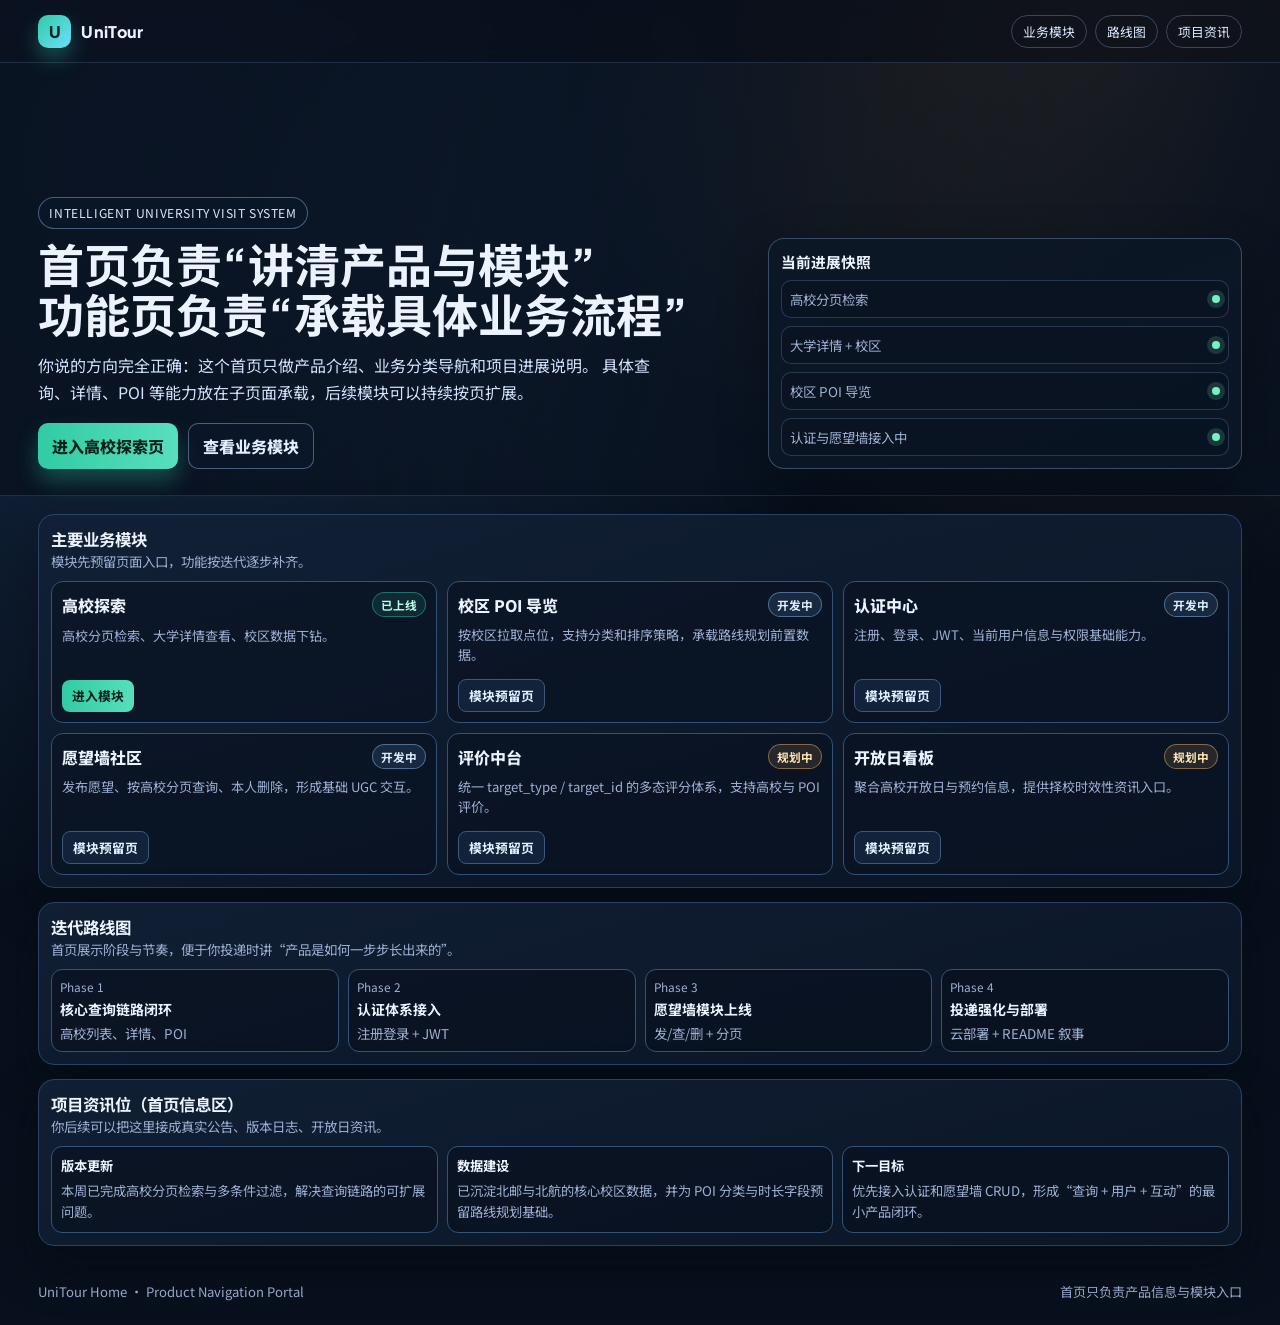
==== src/main/resources/static/index.html @ a77d2972 "feat: add product-style static pages and home forwarding" ====
﻿<!doctype html>
<html lang="zh-CN">
<head>
  <meta charset="UTF-8">
  <meta name="viewport" content="width=device-width, initial-scale=1.0">
  <title>UniTour · 智能高校攻略引擎</title>
  <link rel="preconnect" href="https://fonts.googleapis.com">
  <link rel="preconnect" href="https://fonts.gstatic.com" crossorigin>
  <link href="https://fonts.googleapis.com/css2?family=Noto+Sans+SC:wght@400;500;700;900&family=Plus+Jakarta+Sans:wght@500;700;800&display=swap" rel="stylesheet">
  <style>
    :root {
      --bg: #08101d;
      --surface: #12223a;
      --line: #2a4365;
      --text: #ecf3ff;
      --muted: #9db0d3;
      --primary: #31cba4;
      --accent: #ffb864;
      --ok: #78efc3;
      --dev: #8ec5ff;
      --plan: #ffd89a;
      --radius: 16px;
      --shadow: 0 20px 48px rgba(3, 8, 16, 0.44);
    }

    * { box-sizing: border-box; }

    body {
      margin: 0;
      color: var(--text);
      font-family: "Noto Sans SC", sans-serif;
      background:
        radial-gradient(circle at 12% 12%, rgba(52, 98, 160, 0.34), rgba(52, 98, 160, 0) 46%),
        radial-gradient(circle at 87% 4%, rgba(255, 184, 100, 0.18), rgba(255, 184, 100, 0) 32%),
        linear-gradient(180deg, #070f1a 0%, #08101d 100%);
      min-height: 100vh;
    }

    .topbar {
      position: sticky;
      top: 0;
      z-index: 20;
      backdrop-filter: blur(10px);
      background: rgba(8, 14, 25, 0.78);
      border-bottom: 1px solid rgba(106, 140, 184, 0.24);
    }

    .topbar-inner, .hero, .shell, .footer {
      width: min(1240px, 94vw);
      margin: 0 auto;
    }

    .topbar-inner {
      min-height: 62px;
      display: flex;
      align-items: center;
      justify-content: space-between;
      gap: 14px;
      flex-wrap: wrap;
      padding: 10px 0;
    }

    .brand {
      display: inline-flex;
      align-items: center;
      gap: 10px;
      text-decoration: none;
      color: var(--text);
      font-family: "Plus Jakarta Sans", "Noto Sans SC", sans-serif;
      font-weight: 800;
      letter-spacing: 0.02em;
    }

    .logo {
      width: 33px;
      height: 33px;
      border-radius: 10px;
      display: grid;
      place-items: center;
      background: linear-gradient(135deg, var(--primary), #6bdfff);
      color: #07221c;
      box-shadow: 0 10px 20px rgba(49, 203, 164, 0.34);
      font-weight: 900;
    }

    .quick-nav {
      display: flex;
      gap: 8px;
      flex-wrap: wrap;
    }

    .quick-nav a {
      color: #d8e7ff;
      text-decoration: none;
      border: 1px solid rgba(138, 170, 212, 0.35);
      border-radius: 999px;
      padding: 6px 11px;
      font-size: 0.8rem;
    }

    .hero-wrap {
      border-bottom: 1px solid rgba(104, 138, 180, 0.23);
      background:
        linear-gradient(105deg, rgba(8, 17, 31, 0.87) 18%, rgba(8, 17, 31, 0.38) 64%, rgba(8, 17, 31, 0.91) 100%),
        url("https://images.unsplash.com/photo-1562774053-701939374585?auto=format&fit=crop&w=1700&q=80") center/cover no-repeat;
    }

    .hero {
      min-height: 48svh;
      display: grid;
      grid-template-columns: 1.2fr 0.8fr;
      align-items: end;
      gap: 20px;
      padding: 30px 0 26px;
    }

    .kicker {
      display: inline-block;
      font-size: 0.76rem;
      letter-spacing: 0.05em;
      text-transform: uppercase;
      padding: 6px 10px;
      border-radius: 999px;
      border: 1px solid rgba(150, 182, 226, 0.45);
      background: rgba(11, 25, 45, 0.52);
      color: #d8e8ff;
      margin-bottom: 10px;
    }

    h1 {
      margin: 0;
      font-family: "Plus Jakarta Sans", "Noto Sans SC", sans-serif;
      font-size: clamp(1.8rem, 3.6vw, 2.9rem);
      line-height: 1.1;
    }

    .hero p {
      margin: 12px 0 0;
      max-width: 620px;
      color: #d3e3ff;
      line-height: 1.72;
    }

    .cta {
      margin-top: 16px;
      display: flex;
      gap: 10px;
      flex-wrap: wrap;
    }

    .btn {
      border: 0;
      border-radius: 10px;
      padding: 10px 14px;
      font-family: inherit;
      font-weight: 800;
      cursor: pointer;
      transition: .17s ease;
      text-decoration: none;
      display: inline-flex;
      align-items: center;
      justify-content: center;
    }

    .btn-main {
      background: linear-gradient(90deg, var(--primary), #59dfbe);
      color: #06211a;
      box-shadow: 0 12px 22px rgba(49, 203, 164, 0.32);
    }

    .btn-sub {
      background: rgba(12, 25, 45, 0.62);
      border: 1px solid rgba(150, 182, 226, 0.45);
      color: #e2eeff;
    }

    .btn:hover { transform: translateY(-1px); }

    .hero-side {
      border: 1px solid rgba(145, 176, 219, 0.35);
      border-radius: var(--radius);
      background: linear-gradient(160deg, rgba(12, 23, 39, 0.86), rgba(11, 22, 38, 0.94));
      box-shadow: var(--shadow);
      padding: 12px;
      display: grid;
      gap: 8px;
    }

    .hero-side strong { font-size: 0.92rem; }

    .mini {
      border: 1px solid rgba(126, 157, 200, 0.27);
      border-radius: 10px;
      background: rgba(8, 18, 32, 0.52);
      padding: 8px;
      color: var(--muted);
      font-size: 0.84rem;
      display: flex;
      justify-content: space-between;
      align-items: center;
      gap: 8px;
    }

    .dot { width: 8px; height: 8px; border-radius: 50%; background: var(--ok); box-shadow: 0 0 0 5px rgba(120, 239, 199, 0.16); }

    .shell {
      padding: 18px 0 26px;
      display: grid;
      gap: 14px;
    }

    .section {
      border: 1px solid var(--line);
      border-radius: var(--radius);
      background: linear-gradient(165deg, rgba(17, 32, 54, 0.93), rgba(11, 22, 38, 0.98));
      box-shadow: var(--shadow);
      padding: 12px;
      opacity: 0;
      transform: translateY(10px);
      transition: opacity .45s ease, transform .45s ease;
    }

    .section.show { opacity: 1; transform: translateY(0); }

    .section-head {
      display: flex;
      justify-content: space-between;
      align-items: end;
      gap: 10px;
      flex-wrap: wrap;
      margin-bottom: 10px;
    }

    .section-head h2 {
      margin: 0;
      font-family: "Plus Jakarta Sans", "Noto Sans SC", sans-serif;
      font-size: 1.03rem;
    }

    .sub { color: var(--muted); font-size: 0.84rem; }

    .modules {
      display: grid;
      grid-template-columns: repeat(3, minmax(0, 1fr));
      gap: 10px;
    }

    .module-card {
      border: 1px solid #345279;
      border-radius: 12px;
      background: rgba(8, 17, 31, 0.58);
      padding: 10px;
      display: grid;
      gap: 8px;
    }

    .module-top {
      display: flex;
      justify-content: space-between;
      align-items: center;
      gap: 8px;
      flex-wrap: wrap;
    }

    .module-title { font-weight: 800; }

    .tag {
      border-radius: 999px;
      padding: 3px 8px;
      font-size: 0.73rem;
      font-weight: 700;
      border: 1px solid transparent;
    }

    .tag.online { color: #bafbe8; border-color: rgba(49,203,164,.45); background: rgba(49,203,164,.12); }
    .tag.dev { color: #d8ebff; border-color: rgba(142,197,255,.45); background: rgba(142,197,255,.12); }
    .tag.plan { color: #ffe4b4; border-color: rgba(255,184,100,.45); background: rgba(255,184,100,.12); }

    .module-desc { color: var(--muted); font-size: 0.82rem; line-height: 1.55; min-height: 46px; }

    .module-actions { display: flex; gap: 8px; flex-wrap: wrap; }

    .module-actions a {
      text-decoration: none;
      border: 1px solid #3d587f;
      border-radius: 8px;
      color: #dff0ff;
      padding: 6px 10px;
      font-size: 0.8rem;
      font-weight: 700;
      background: #11223a;
    }

    .module-actions a.primary {
      border: 0;
      color: #05211a;
      background: linear-gradient(90deg, var(--primary), #58debd);
    }

    .roadmap {
      display: grid;
      grid-template-columns: repeat(4, minmax(0, 1fr));
      gap: 9px;
    }

    .step {
      border: 1px solid #355279;
      border-radius: 11px;
      background: rgba(8, 16, 29, 0.66);
      padding: 8px;
      display: grid;
      gap: 4px;
    }

    .step small { color: var(--muted); font-size: 0.74rem; }
    .step strong { font-size: 0.87rem; }

    .news {
      display: grid;
      grid-template-columns: repeat(3, minmax(0, 1fr));
      gap: 9px;
    }

    .news-card {
      border: 1px solid #355279;
      border-radius: 11px;
      background: rgba(8, 16, 29, 0.66);
      padding: 9px;
      color: var(--muted);
      font-size: 0.83rem;
      line-height: 1.58;
    }

    .news-card strong { color: var(--text); display: block; margin-bottom: 4px; }

    .footer {
      margin: 10px auto 24px;
      color: var(--muted);
      font-size: 0.82rem;
      display: flex;
      justify-content: space-between;
      gap: 8px;
      flex-wrap: wrap;
    }

    @media (max-width: 1080px) {
      .hero, .modules, .roadmap, .news { grid-template-columns: 1fr; }
    }

    @media (max-width: 680px) {
      .quick-nav { width: 100%; }
      .quick-nav a { flex: 1 1 auto; text-align: center; }
    }
  </style>
</head>
<body>
<header class="topbar">
  <div class="topbar-inner">
    <a class="brand" href="/index.html"><span class="logo">U</span><span>UniTour</span></a>
    <nav class="quick-nav">
      <a href="#modules">业务模块</a>
      <a href="#roadmap">路线图</a>
      <a href="#news">项目资讯</a>
    </nav>
  </div>
</header>

<section class="hero-wrap">
  <div class="hero">
    <div>
      <span class="kicker">Intelligent University Visit System</span>
      <h1>首页负责“讲清产品与模块”<br>功能页负责“承载具体业务流程”</h1>
      <p>
        你说的方向完全正确：这个首页只做产品介绍、业务分类导航和项目进展说明。
        具体查询、详情、POI 等能力放在子页面承载，后续模块可以持续按页扩展。
      </p>
      <div class="cta">
        <a class="btn btn-main" href="/universities.html">进入高校探索页</a>
        <a class="btn btn-sub" href="#modules">查看业务模块</a>
      </div>
    </div>

    <aside class="hero-side">
      <strong>当前进展快照</strong>
      <div class="mini"><span>高校分页检索</span><span class="dot"></span></div>
      <div class="mini"><span>大学详情 + 校区</span><span class="dot"></span></div>
      <div class="mini"><span>校区 POI 导览</span><span class="dot"></span></div>
      <div class="mini"><span>认证与愿望墙接入中</span><span class="dot"></span></div>
    </aside>
  </div>
</section>

<main class="shell">
  <section class="section" id="modules">
    <div class="section-head">
      <div>
        <h2>主要业务模块</h2>
        <div class="sub">模块先预留页面入口，功能按迭代逐步补齐。</div>
      </div>
    </div>

    <div class="modules">
      <article class="module-card">
        <div class="module-top"><span class="module-title">高校探索</span><span class="tag online">已上线</span></div>
        <div class="module-desc">高校分页检索、大学详情查看、校区数据下钻。</div>
        <div class="module-actions">
          <a class="primary" href="/universities.html">进入模块</a>
        </div>
      </article>

      <article class="module-card">
        <div class="module-top"><span class="module-title">校区 POI 导览</span><span class="tag dev">开发中</span></div>
        <div class="module-desc">按校区拉取点位，支持分类和排序策略，承载路线规划前置数据。</div>
        <div class="module-actions">
          <a href="/campus-pois.html">模块预留页</a>
        </div>
      </article>

      <article class="module-card">
        <div class="module-top"><span class="module-title">认证中心</span><span class="tag dev">开发中</span></div>
        <div class="module-desc">注册、登录、JWT、当前用户信息与权限基础能力。</div>
        <div class="module-actions">
          <a href="/auth-center.html">模块预留页</a>
        </div>
      </article>

      <article class="module-card">
        <div class="module-top"><span class="module-title">愿望墙社区</span><span class="tag dev">开发中</span></div>
        <div class="module-desc">发布愿望、按高校分页查询、本人删除，形成基础 UGC 交互。</div>
        <div class="module-actions">
          <a href="/wishes.html">模块预留页</a>
        </div>
      </article>

      <article class="module-card">
        <div class="module-top"><span class="module-title">评价中台</span><span class="tag plan">规划中</span></div>
        <div class="module-desc">统一 target_type / target_id 的多态评分体系，支持高校与 POI 评价。</div>
        <div class="module-actions">
          <a href="/reviews.html">模块预留页</a>
        </div>
      </article>

      <article class="module-card">
        <div class="module-top"><span class="module-title">开放日看板</span><span class="tag plan">规划中</span></div>
        <div class="module-desc">聚合高校开放日与预约信息，提供择校时效性资讯入口。</div>
        <div class="module-actions">
          <a href="/open-day.html">模块预留页</a>
        </div>
      </article>
    </div>
  </section>

  <section class="section" id="roadmap">
    <div class="section-head">
      <div>
        <h2>迭代路线图</h2>
        <div class="sub">首页展示阶段与节奏，便于你投递时讲“产品是如何一步步长出来的”。</div>
      </div>
    </div>

    <div class="roadmap">
      <article class="step"><small>Phase 1</small><strong>核心查询链路闭环</strong><span class="sub">高校列表、详情、POI</span></article>
      <article class="step"><small>Phase 2</small><strong>认证体系接入</strong><span class="sub">注册登录 + JWT</span></article>
      <article class="step"><small>Phase 3</small><strong>愿望墙模块上线</strong><span class="sub">发/查/删 + 分页</span></article>
      <article class="step"><small>Phase 4</small><strong>投递强化与部署</strong><span class="sub">云部署 + README 叙事</span></article>
    </div>
  </section>

  <section class="section" id="news">
    <div class="section-head">
      <div>
        <h2>项目资讯位（首页信息区）</h2>
        <div class="sub">你后续可以把这里接成真实公告、版本日志、开放日资讯。</div>
      </div>
    </div>

    <div class="news">
      <article class="news-card"><strong>版本更新</strong>本周已完成高校分页检索与多条件过滤，解决查询链路的可扩展问题。</article>
      <article class="news-card"><strong>数据建设</strong>已沉淀北邮与北航的核心校区数据，并为 POI 分类与时长字段预留路线规划基础。</article>
      <article class="news-card"><strong>下一目标</strong>优先接入认证和愿望墙 CRUD，形成“查询 + 用户 + 互动”的最小产品闭环。</article>
    </div>
  </section>
</main>

<footer class="footer">
  <span>UniTour Home · Product Navigation Portal</span>
  <span>首页只负责产品信息与模块入口</span>
</footer>

<script>
  const io = new IntersectionObserver((entries) => {
    entries.forEach(entry => {
      if (entry.isIntersecting) entry.target.classList.add("show");
    });
  }, { threshold: 0.12 });

  document.querySelectorAll('.section').forEach(el => io.observe(el));
</script>
</body>
</html>
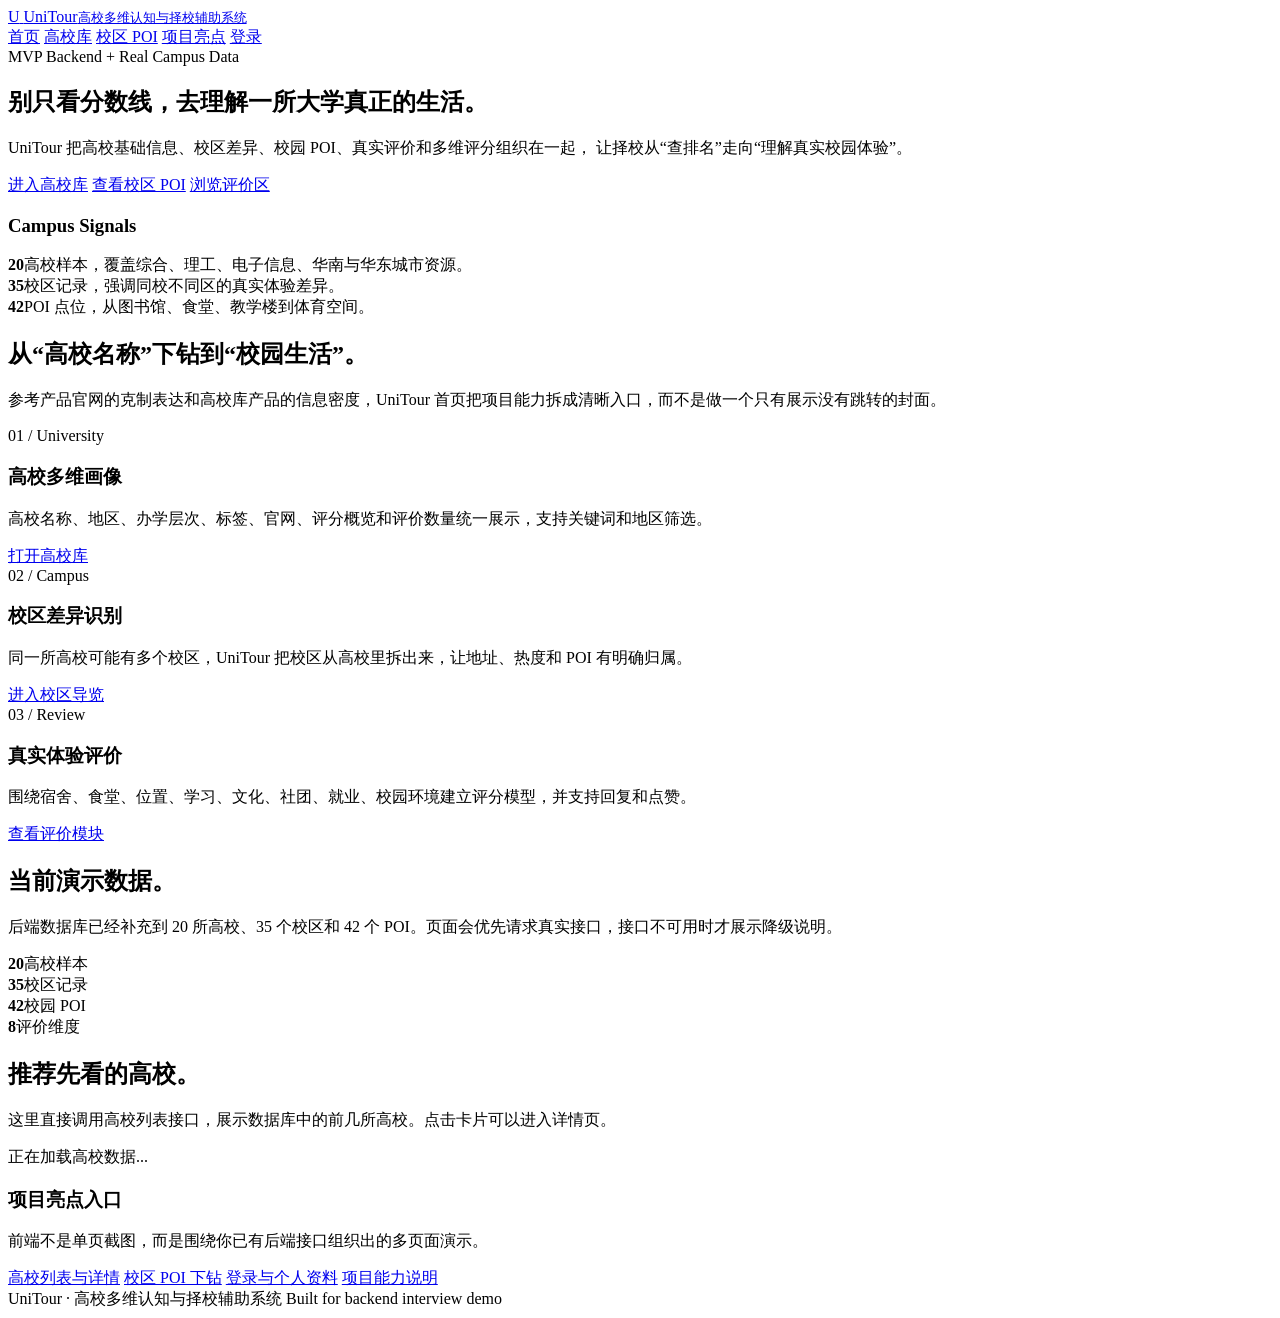
==== commit d61b35e7: "使用 Docker compose进行统一管理" ====
--- a/src/main/resources/static/index.html
+++ b/src/main/resources/static/index.html
@@ -1,500 +1,176 @@
-﻿<!doctype html>
+<!doctype html>
 <html lang="zh-CN">
 <head>
   <meta charset="UTF-8">
   <meta name="viewport" content="width=device-width, initial-scale=1.0">
-  <title>UniTour · 智能高校攻略引擎</title>
-  <link rel="preconnect" href="https://fonts.googleapis.com">
-  <link rel="preconnect" href="https://fonts.gstatic.com" crossorigin>
-  <link href="https://fonts.googleapis.com/css2?family=Noto+Sans+SC:wght@400;500;700;900&family=Plus+Jakarta+Sans:wght@500;700;800&display=swap" rel="stylesheet">
-  <style>
-    :root {
-      --bg: #08101d;
-      --surface: #12223a;
-      --line: #2a4365;
-      --text: #ecf3ff;
-      --muted: #9db0d3;
-      --primary: #31cba4;
-      --accent: #ffb864;
-      --ok: #78efc3;
-      --dev: #8ec5ff;
-      --plan: #ffd89a;
-      --radius: 16px;
-      --shadow: 0 20px 48px rgba(3, 8, 16, 0.44);
-    }
-
-    * { box-sizing: border-box; }
-
-    body {
-      margin: 0;
-      color: var(--text);
-      font-family: "Noto Sans SC", sans-serif;
-      background:
-        radial-gradient(circle at 12% 12%, rgba(52, 98, 160, 0.34), rgba(52, 98, 160, 0) 46%),
-        radial-gradient(circle at 87% 4%, rgba(255, 184, 100, 0.18), rgba(255, 184, 100, 0) 32%),
-        linear-gradient(180deg, #070f1a 0%, #08101d 100%);
-      min-height: 100vh;
-    }
-
-    .topbar {
-      position: sticky;
-      top: 0;
-      z-index: 20;
-      backdrop-filter: blur(10px);
-      background: rgba(8, 14, 25, 0.78);
-      border-bottom: 1px solid rgba(106, 140, 184, 0.24);
-    }
-
-    .topbar-inner, .hero, .shell, .footer {
-      width: min(1240px, 94vw);
-      margin: 0 auto;
-    }
-
-    .topbar-inner {
-      min-height: 62px;
-      display: flex;
-      align-items: center;
-      justify-content: space-between;
-      gap: 14px;
-      flex-wrap: wrap;
-      padding: 10px 0;
-    }
-
-    .brand {
-      display: inline-flex;
-      align-items: center;
-      gap: 10px;
-      text-decoration: none;
-      color: var(--text);
-      font-family: "Plus Jakarta Sans", "Noto Sans SC", sans-serif;
-      font-weight: 800;
-      letter-spacing: 0.02em;
-    }
-
-    .logo {
-      width: 33px;
-      height: 33px;
-      border-radius: 10px;
-      display: grid;
-      place-items: center;
-      background: linear-gradient(135deg, var(--primary), #6bdfff);
-      color: #07221c;
-      box-shadow: 0 10px 20px rgba(49, 203, 164, 0.34);
-      font-weight: 900;
-    }
-
-    .quick-nav {
-      display: flex;
-      gap: 8px;
-      flex-wrap: wrap;
-    }
-
-    .quick-nav a {
-      color: #d8e7ff;
-      text-decoration: none;
-      border: 1px solid rgba(138, 170, 212, 0.35);
-      border-radius: 999px;
-      padding: 6px 11px;
-      font-size: 0.8rem;
-    }
-
-    .hero-wrap {
-      border-bottom: 1px solid rgba(104, 138, 180, 0.23);
-      background:
-        linear-gradient(105deg, rgba(8, 17, 31, 0.87) 18%, rgba(8, 17, 31, 0.38) 64%, rgba(8, 17, 31, 0.91) 100%),
-        url("https://images.unsplash.com/photo-1562774053-701939374585?auto=format&fit=crop&w=1700&q=80") center/cover no-repeat;
-    }
-
-    .hero {
-      min-height: 48svh;
-      display: grid;
-      grid-template-columns: 1.2fr 0.8fr;
-      align-items: end;
-      gap: 20px;
-      padding: 30px 0 26px;
-    }
-
-    .kicker {
-      display: inline-block;
-      font-size: 0.76rem;
-      letter-spacing: 0.05em;
-      text-transform: uppercase;
-      padding: 6px 10px;
-      border-radius: 999px;
-      border: 1px solid rgba(150, 182, 226, 0.45);
-      background: rgba(11, 25, 45, 0.52);
-      color: #d8e8ff;
-      margin-bottom: 10px;
-    }
-
-    h1 {
-      margin: 0;
-      font-family: "Plus Jakarta Sans", "Noto Sans SC", sans-serif;
-      font-size: clamp(1.8rem, 3.6vw, 2.9rem);
-      line-height: 1.1;
-    }
-
-    .hero p {
-      margin: 12px 0 0;
-      max-width: 620px;
-      color: #d3e3ff;
-      line-height: 1.72;
-    }
-
-    .cta {
-      margin-top: 16px;
-      display: flex;
-      gap: 10px;
-      flex-wrap: wrap;
-    }
-
-    .btn {
-      border: 0;
-      border-radius: 10px;
-      padding: 10px 14px;
-      font-family: inherit;
-      font-weight: 800;
-      cursor: pointer;
-      transition: .17s ease;
-      text-decoration: none;
-      display: inline-flex;
-      align-items: center;
-      justify-content: center;
-    }
-
-    .btn-main {
-      background: linear-gradient(90deg, var(--primary), #59dfbe);
-      color: #06211a;
-      box-shadow: 0 12px 22px rgba(49, 203, 164, 0.32);
-    }
-
-    .btn-sub {
-      background: rgba(12, 25, 45, 0.62);
-      border: 1px solid rgba(150, 182, 226, 0.45);
-      color: #e2eeff;
-    }
-
-    .btn:hover { transform: translateY(-1px); }
-
-    .hero-side {
-      border: 1px solid rgba(145, 176, 219, 0.35);
-      border-radius: var(--radius);
-      background: linear-gradient(160deg, rgba(12, 23, 39, 0.86), rgba(11, 22, 38, 0.94));
-      box-shadow: var(--shadow);
-      padding: 12px;
-      display: grid;
-      gap: 8px;
-    }
-
-    .hero-side strong { font-size: 0.92rem; }
-
-    .mini {
-      border: 1px solid rgba(126, 157, 200, 0.27);
-      border-radius: 10px;
-      background: rgba(8, 18, 32, 0.52);
-      padding: 8px;
-      color: var(--muted);
-      font-size: 0.84rem;
-      display: flex;
-      justify-content: space-between;
-      align-items: center;
-      gap: 8px;
-    }
-
-    .dot { width: 8px; height: 8px; border-radius: 50%; background: var(--ok); box-shadow: 0 0 0 5px rgba(120, 239, 199, 0.16); }
-
-    .shell {
-      padding: 18px 0 26px;
-      display: grid;
-      gap: 14px;
-    }
-
-    .section {
-      border: 1px solid var(--line);
-      border-radius: var(--radius);
-      background: linear-gradient(165deg, rgba(17, 32, 54, 0.93), rgba(11, 22, 38, 0.98));
-      box-shadow: var(--shadow);
-      padding: 12px;
-      opacity: 0;
-      transform: translateY(10px);
-      transition: opacity .45s ease, transform .45s ease;
-    }
-
-    .section.show { opacity: 1; transform: translateY(0); }
-
-    .section-head {
-      display: flex;
-      justify-content: space-between;
-      align-items: end;
-      gap: 10px;
-      flex-wrap: wrap;
-      margin-bottom: 10px;
-    }
-
-    .section-head h2 {
-      margin: 0;
-      font-family: "Plus Jakarta Sans", "Noto Sans SC", sans-serif;
-      font-size: 1.03rem;
-    }
-
-    .sub { color: var(--muted); font-size: 0.84rem; }
-
-    .modules {
-      display: grid;
-      grid-template-columns: repeat(3, minmax(0, 1fr));
-      gap: 10px;
-    }
-
-    .module-card {
-      border: 1px solid #345279;
-      border-radius: 12px;
-      background: rgba(8, 17, 31, 0.58);
-      padding: 10px;
-      display: grid;
-      gap: 8px;
-    }
-
-    .module-top {
-      display: flex;
-      justify-content: space-between;
-      align-items: center;
-      gap: 8px;
-      flex-wrap: wrap;
-    }
-
-    .module-title { font-weight: 800; }
-
-    .tag {
-      border-radius: 999px;
-      padding: 3px 8px;
-      font-size: 0.73rem;
-      font-weight: 700;
-      border: 1px solid transparent;
-    }
-
-    .tag.online { color: #bafbe8; border-color: rgba(49,203,164,.45); background: rgba(49,203,164,.12); }
-    .tag.dev { color: #d8ebff; border-color: rgba(142,197,255,.45); background: rgba(142,197,255,.12); }
-    .tag.plan { color: #ffe4b4; border-color: rgba(255,184,100,.45); background: rgba(255,184,100,.12); }
-
-    .module-desc { color: var(--muted); font-size: 0.82rem; line-height: 1.55; min-height: 46px; }
-
-    .module-actions { display: flex; gap: 8px; flex-wrap: wrap; }
-
-    .module-actions a {
-      text-decoration: none;
-      border: 1px solid #3d587f;
-      border-radius: 8px;
-      color: #dff0ff;
-      padding: 6px 10px;
-      font-size: 0.8rem;
-      font-weight: 700;
-      background: #11223a;
-    }
-
-    .module-actions a.primary {
-      border: 0;
-      color: #05211a;
-      background: linear-gradient(90deg, var(--primary), #58debd);
-    }
-
-    .roadmap {
-      display: grid;
-      grid-template-columns: repeat(4, minmax(0, 1fr));
-      gap: 9px;
-    }
-
-    .step {
-      border: 1px solid #355279;
-      border-radius: 11px;
-      background: rgba(8, 16, 29, 0.66);
-      padding: 8px;
-      display: grid;
-      gap: 4px;
-    }
-
-    .step small { color: var(--muted); font-size: 0.74rem; }
-    .step strong { font-size: 0.87rem; }
-
-    .news {
-      display: grid;
-      grid-template-columns: repeat(3, minmax(0, 1fr));
-      gap: 9px;
-    }
-
-    .news-card {
-      border: 1px solid #355279;
-      border-radius: 11px;
-      background: rgba(8, 16, 29, 0.66);
-      padding: 9px;
-      color: var(--muted);
-      font-size: 0.83rem;
-      line-height: 1.58;
-    }
-
-    .news-card strong { color: var(--text); display: block; margin-bottom: 4px; }
-
-    .footer {
-      margin: 10px auto 24px;
-      color: var(--muted);
-      font-size: 0.82rem;
-      display: flex;
-      justify-content: space-between;
-      gap: 8px;
-      flex-wrap: wrap;
-    }
-
-    @media (max-width: 1080px) {
-      .hero, .modules, .roadmap, .news { grid-template-columns: 1fr; }
-    }
-
-    @media (max-width: 680px) {
-      .quick-nav { width: 100%; }
-      .quick-nav a { flex: 1 1 auto; text-align: center; }
-    }
-  </style>
+  <title>UniTour | 高校多维认知与择校辅助系统</title>
+  <link rel="stylesheet" href="/css/unitour.css?v=20260503b">
 </head>
 <body>
 <header class="topbar">
   <div class="topbar-inner">
-    <a class="brand" href="/index.html"><span class="logo">U</span><span>UniTour</span></a>
-    <nav class="quick-nav">
-      <a href="#modules">业务模块</a>
-      <a href="#roadmap">路线图</a>
-      <a href="#news">项目资讯</a>
+    <a class="brand" href="/index.html">
+      <span class="brand-mark">U</span>
+      <span>UniTour<small>高校多维认知与择校辅助系统</small></span>
+    </a>
+    <nav class="nav">
+      <a class="active" href="/index.html">首页</a>
+      <a href="/universities.html">高校库</a>
+      <a href="/campus-pois.html">校区 POI</a>
+      <a href="/open-day.html">项目亮点</a>
+      <a href="/auth-center.html">登录</a>
     </nav>
   </div>
 </header>
 
-<section class="hero-wrap">
-  <div class="hero">
-    <div>
-      <span class="kicker">Intelligent University Visit System</span>
-      <h1>首页负责“讲清产品与模块”<br>功能页负责“承载具体业务流程”</h1>
-      <p>
-        你说的方向完全正确：这个首页只做产品介绍、业务分类导航和项目进展说明。
-        具体查询、详情、POI 等能力放在子页面承载，后续模块可以持续按页扩展。
-      </p>
-      <div class="cta">
-        <a class="btn btn-main" href="/universities.html">进入高校探索页</a>
-        <a class="btn btn-sub" href="#modules">查看业务模块</a>
+<main>
+  <section class="hero">
+    <div class="hero-inner">
+      <div class="hero-grid">
+        <div>
+          <span class="eyebrow">MVP Backend + Real Campus Data</span>
+          <h1>别只看分数线，去理解一所大学真正的生活。</h1>
+          <p class="hero-copy">
+            UniTour 把高校基础信息、校区差异、校园 POI、真实评价和多维评分组织在一起，
+            让择校从“查排名”走向“理解真实校园体验”。
+          </p>
+          <div class="actions">
+            <a class="btn primary" href="/universities.html">进入高校库</a>
+            <a class="btn ghost" href="/campus-pois.html">查看校区 POI</a>
+            <a class="btn ghost" href="/university-detail.html?id=1#reviews">浏览评价区</a>
+          </div>
+        </div>
+        <aside class="hero-panel">
+          <h3>Campus Signals</h3>
+          <div class="signal"><strong>20</strong><span>高校样本，覆盖综合、理工、电子信息、华南与华东城市资源。</span></div>
+          <div class="signal"><strong>35</strong><span>校区记录，强调同校不同区的真实体验差异。</span></div>
+          <div class="signal"><strong>42</strong><span>POI 点位，从图书馆、食堂、教学楼到体育空间。</span></div>
+        </aside>
       </div>
-    </div>
-
-    <aside class="hero-side">
-      <strong>当前进展快照</strong>
-      <div class="mini"><span>高校分页检索</span><span class="dot"></span></div>
-      <div class="mini"><span>大学详情 + 校区</span><span class="dot"></span></div>
-      <div class="mini"><span>校区 POI 导览</span><span class="dot"></span></div>
-      <div class="mini"><span>认证与愿望墙接入中</span><span class="dot"></span></div>
-    </aside>
-  </div>
-</section>
-
-<main class="shell">
-  <section class="section" id="modules">
-    <div class="section-head">
-      <div>
-        <h2>主要业务模块</h2>
-        <div class="sub">模块先预留页面入口，功能按迭代逐步补齐。</div>
-      </div>
-    </div>
-
-    <div class="modules">
-      <article class="module-card">
-        <div class="module-top"><span class="module-title">高校探索</span><span class="tag online">已上线</span></div>
-        <div class="module-desc">高校分页检索、大学详情查看、校区数据下钻。</div>
-        <div class="module-actions">
-          <a class="primary" href="/universities.html">进入模块</a>
-        </div>
-      </article>
-
-      <article class="module-card">
-        <div class="module-top"><span class="module-title">校区 POI 导览</span><span class="tag dev">开发中</span></div>
-        <div class="module-desc">按校区拉取点位，支持分类和排序策略，承载路线规划前置数据。</div>
-        <div class="module-actions">
-          <a href="/campus-pois.html">模块预留页</a>
-        </div>
-      </article>
-
-      <article class="module-card">
-        <div class="module-top"><span class="module-title">认证中心</span><span class="tag dev">开发中</span></div>
-        <div class="module-desc">注册、登录、JWT、当前用户信息与权限基础能力。</div>
-        <div class="module-actions">
-          <a href="/auth-center.html">模块预留页</a>
-        </div>
-      </article>
-
-      <article class="module-card">
-        <div class="module-top"><span class="module-title">愿望墙社区</span><span class="tag dev">开发中</span></div>
-        <div class="module-desc">发布愿望、按高校分页查询、本人删除，形成基础 UGC 交互。</div>
-        <div class="module-actions">
-          <a href="/wishes.html">模块预留页</a>
-        </div>
-      </article>
-
-      <article class="module-card">
-        <div class="module-top"><span class="module-title">评价中台</span><span class="tag plan">规划中</span></div>
-        <div class="module-desc">统一 target_type / target_id 的多态评分体系，支持高校与 POI 评价。</div>
-        <div class="module-actions">
-          <a href="/reviews.html">模块预留页</a>
-        </div>
-      </article>
-
-      <article class="module-card">
-        <div class="module-top"><span class="module-title">开放日看板</span><span class="tag plan">规划中</span></div>
-        <div class="module-desc">聚合高校开放日与预约信息，提供择校时效性资讯入口。</div>
-        <div class="module-actions">
-          <a href="/open-day.html">模块预留页</a>
-        </div>
-      </article>
     </div>
   </section>
 
-  <section class="section" id="roadmap">
-    <div class="section-head">
-      <div>
-        <h2>迭代路线图</h2>
-        <div class="sub">首页展示阶段与节奏，便于你投递时讲“产品是如何一步步长出来的”。</div>
+  <section class="section">
+    <div class="shell">
+      <div class="section-head">
+        <h2>从“高校名称”下钻到“校园生活”。</h2>
+        <p>参考产品官网的克制表达和高校库产品的信息密度，UniTour 首页把项目能力拆成清晰入口，而不是做一个只有展示没有跳转的封面。</p>
       </div>
-    </div>
 
-    <div class="roadmap">
-      <article class="step"><small>Phase 1</small><strong>核心查询链路闭环</strong><span class="sub">高校列表、详情、POI</span></article>
-      <article class="step"><small>Phase 2</small><strong>认证体系接入</strong><span class="sub">注册登录 + JWT</span></article>
-      <article class="step"><small>Phase 3</small><strong>愿望墙模块上线</strong><span class="sub">发/查/删 + 分页</span></article>
-      <article class="step"><small>Phase 4</small><strong>投递强化与部署</strong><span class="sub">云部署 + README 叙事</span></article>
+      <div class="grid cols-3">
+        <article class="feature-card">
+          <div class="num">01 / University</div>
+          <div>
+            <h3>高校多维画像</h3>
+            <p>高校名称、地区、办学层次、标签、官网、评分概览和评价数量统一展示，支持关键词和地区筛选。</p>
+          </div>
+          <a class="btn line" href="/universities.html">打开高校库</a>
+        </article>
+
+        <article class="feature-card">
+          <div class="num">02 / Campus</div>
+          <div>
+            <h3>校区差异识别</h3>
+            <p>同一所高校可能有多个校区，UniTour 把校区从高校里拆出来，让地址、热度和 POI 有明确归属。</p>
+          </div>
+          <a class="btn line" href="/campus-pois.html">进入校区导览</a>
+        </article>
+
+        <article class="feature-card">
+          <div class="num">03 / Review</div>
+          <div>
+            <h3>真实体验评价</h3>
+            <p>围绕宿舍、食堂、位置、学习、文化、社团、就业、校园环境建立评分模型，并支持回复和点赞。</p>
+          </div>
+          <a class="btn line" href="/university-detail.html?id=1#reviews">查看评价模块</a>
+        </article>
+      </div>
     </div>
   </section>
 
-  <section class="section" id="news">
-    <div class="section-head">
-      <div>
-        <h2>项目资讯位（首页信息区）</h2>
-        <div class="sub">你后续可以把这里接成真实公告、版本日志、开放日资讯。</div>
+  <section class="section alt">
+    <div class="shell">
+      <div class="section-head">
+        <h2>当前演示数据。</h2>
+        <p>后端数据库已经补充到 20 所高校、35 个校区和 42 个 POI。页面会优先请求真实接口，接口不可用时才展示降级说明。</p>
+      </div>
+      <div class="data-strip">
+        <div class="stat-card"><strong id="stat-universities">20</strong><span>高校样本</span></div>
+        <div class="stat-card"><strong id="stat-campus">35</strong><span>校区记录</span></div>
+        <div class="stat-card"><strong id="stat-poi">42</strong><span>校园 POI</span></div>
+        <div class="stat-card"><strong>8</strong><span>评价维度</span></div>
       </div>
     </div>
+  </section>
 
-    <div class="news">
-      <article class="news-card"><strong>版本更新</strong>本周已完成高校分页检索与多条件过滤，解决查询链路的可扩展问题。</article>
-      <article class="news-card"><strong>数据建设</strong>已沉淀北邮与北航的核心校区数据，并为 POI 分类与时长字段预留路线规划基础。</article>
-      <article class="news-card"><strong>下一目标</strong>优先接入认证和愿望墙 CRUD，形成“查询 + 用户 + 互动”的最小产品闭环。</article>
+  <section class="section">
+    <div class="shell split">
+      <div>
+        <div class="section-head">
+          <h2>推荐先看的高校。</h2>
+          <p>这里直接调用高校列表接口，展示数据库中的前几所高校。点击卡片可以进入详情页。</p>
+        </div>
+        <div class="uni-list" id="home-universities">
+          <div class="empty">正在加载高校数据...</div>
+        </div>
+      </div>
+
+      <aside class="side-panel">
+        <h3>项目亮点入口</h3>
+        <p>前端不是单页截图，而是围绕你已有后端接口组织出的多页面演示。</p>
+        <div class="grid">
+          <a class="btn dark" href="/universities.html">高校列表与详情</a>
+          <a class="btn line" href="/campus-pois.html">校区 POI 下钻</a>
+          <a class="btn line" href="/auth-center.html">登录与个人资料</a>
+          <a class="btn line" href="/open-day.html">项目能力说明</a>
+        </div>
+      </aside>
     </div>
   </section>
 </main>
 
 <footer class="footer">
-  <span>UniTour Home · Product Navigation Portal</span>
-  <span>首页只负责产品信息与模块入口</span>
+  <div class="shell footer-inner">
+    <span>UniTour · 高校多维认知与择校辅助系统</span>
+    <span>Built for backend interview demo</span>
+  </div>
 </footer>
 
+<script src="/js/unitour-api.js"></script>
 <script>
-  const io = new IntersectionObserver((entries) => {
-    entries.forEach(entry => {
-      if (entry.isIntersecting) entry.target.classList.add("show");
-    });
-  }, { threshold: 0.12 });
+  const box = document.querySelector("#home-universities");
 
-  document.querySelectorAll('.section').forEach(el => io.observe(el));
+  function card(item) {
+    const tags = UniTour.tags(item.tags).slice(0, 4)
+      .map((tag) => `<span class="tag ${tag.includes("985") || tag.includes("211") ? "hot" : ""}">${UniTour.escapeHtml(tag)}</span>`)
+      .join("");
+    return `
+      <article class="uni-card">
+        <div>
+          <h3>${UniTour.escapeHtml(item.name)} <span style="color:var(--muted);font-size:.9rem">${UniTour.escapeHtml(item.shortName || "")}</span></h3>
+          <p>${UniTour.escapeHtml(item.description || "暂无介绍")}</p>
+        </div>
+        <div class="tags">${tags}</div>
+        <div class="card-actions">
+          <a class="btn primary" href="/universities.html?id=${item.id}">查看详情</a>
+          <a class="btn line" href="/university-detail.html?id=${item.id}#reviews">看评价</a>
+        </div>
+      </article>
+    `;
+  }
+
+  async function loadHome() {
+    try {
+      const page = await UniTour.listUniversities({ page: 1, size: 4 });
+      const list = page?.list || [];
+      box.innerHTML = list.length ? list.map(card).join("") : `<div class="empty">暂无高校数据。</div>`;
+      if (page?.total) document.querySelector("#stat-universities").textContent = page.total;
+    } catch (error) {
+      box.innerHTML = `<div class="error">无法连接后端接口：${UniTour.escapeHtml(error.message)}。请确认 Spring Boot 已启动。</div>`;
+    }
+  }
+
+  loadHome();
 </script>
 </body>
 </html>
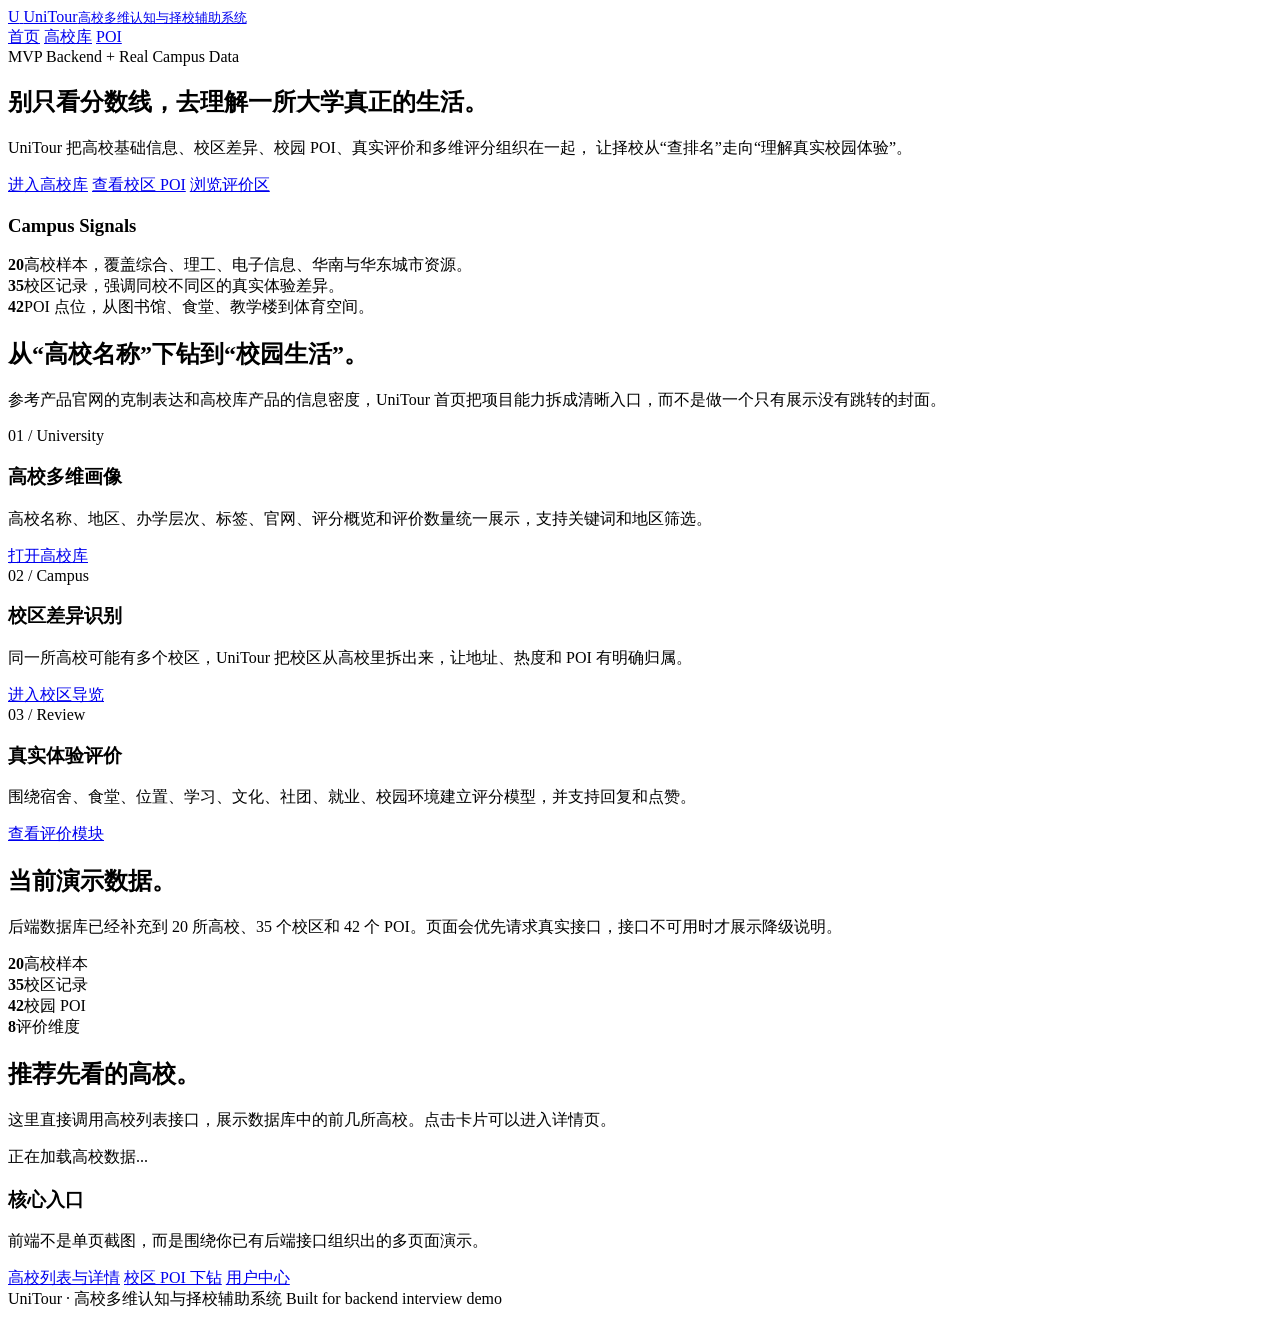
==== commit 5618e606: "项目收尾" ====
--- a/src/main/resources/static/index.html
+++ b/src/main/resources/static/index.html
@@ -4,7 +4,7 @@
   <meta charset="UTF-8">
   <meta name="viewport" content="width=device-width, initial-scale=1.0">
   <title>UniTour | 高校多维认知与择校辅助系统</title>
-  <link rel="stylesheet" href="/css/unitour.css?v=20260503b">
+  <link rel="stylesheet" href="/css/unitour.css?v=20260503i">
 </head>
 <body>
 <header class="topbar">
@@ -16,9 +16,7 @@
     <nav class="nav">
       <a class="active" href="/index.html">首页</a>
       <a href="/universities.html">高校库</a>
-      <a href="/campus-pois.html">校区 POI</a>
-      <a href="/open-day.html">项目亮点</a>
-      <a href="/auth-center.html">登录</a>
+      <a href="/campus-pois.html">POI</a>
     </nav>
   </div>
 </header>
@@ -116,13 +114,12 @@
       </div>
 
       <aside class="side-panel">
-        <h3>项目亮点入口</h3>
+        <h3>核心入口</h3>
         <p>前端不是单页截图，而是围绕你已有后端接口组织出的多页面演示。</p>
         <div class="grid">
           <a class="btn dark" href="/universities.html">高校列表与详情</a>
           <a class="btn line" href="/campus-pois.html">校区 POI 下钻</a>
-          <a class="btn line" href="/auth-center.html">登录与个人资料</a>
-          <a class="btn line" href="/open-day.html">项目能力说明</a>
+          <a class="btn line" href="/user-center.html">用户中心</a>
         </div>
       </aside>
     </div>
@@ -136,7 +133,8 @@
   </div>
 </footer>
 
-<script src="/js/unitour-api.js"></script>
+<script src="/js/unitour-api.js?v=20260503e"></script>
+<script src="/js/unitour-user-menu.js?v=20260503e"></script>
 <script>
   const box = document.querySelector("#home-universities");
 
@@ -152,7 +150,7 @@
         </div>
         <div class="tags">${tags}</div>
         <div class="card-actions">
-          <a class="btn primary" href="/universities.html?id=${item.id}">查看详情</a>
+          <a class="btn primary" href="/university-detail.html?id=${item.id}">查看详情</a>
           <a class="btn line" href="/university-detail.html?id=${item.id}#reviews">看评价</a>
         </div>
       </article>
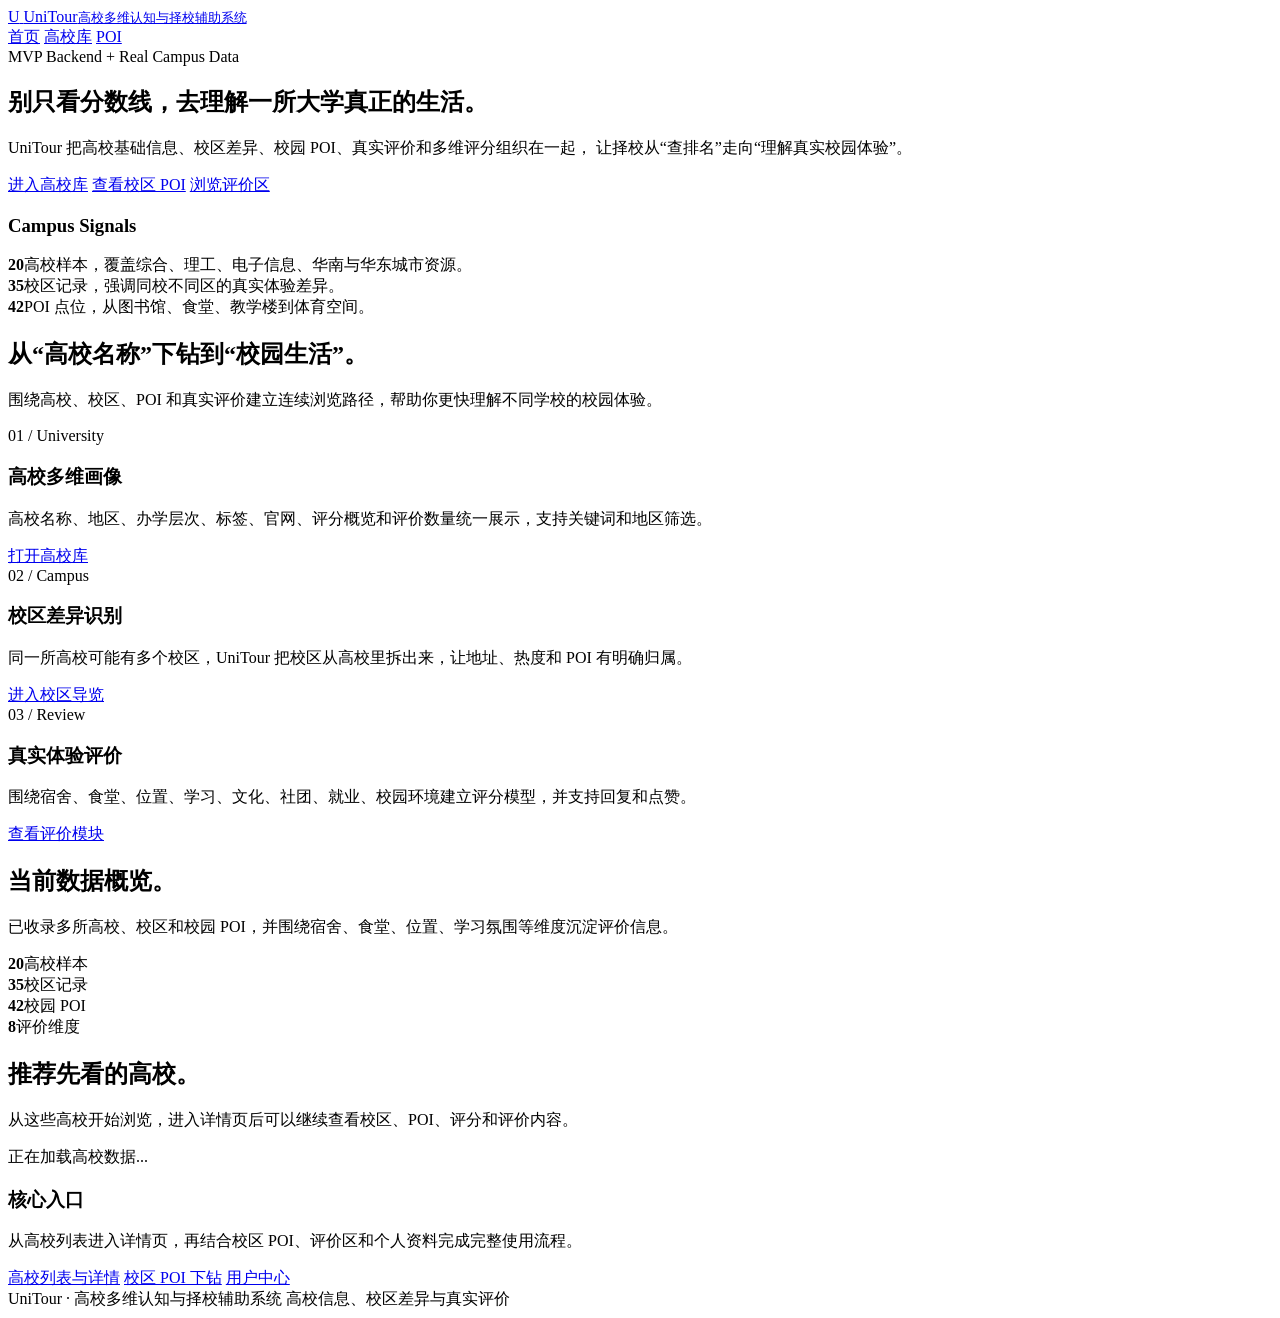
==== commit f88ad770: "增加头像上传和 Redis 缓存验证码" ====
--- a/src/main/resources/static/index.html
+++ b/src/main/resources/static/index.html
@@ -52,7 +52,7 @@
     <div class="shell">
       <div class="section-head">
         <h2>从“高校名称”下钻到“校园生活”。</h2>
-        <p>参考产品官网的克制表达和高校库产品的信息密度，UniTour 首页把项目能力拆成清晰入口，而不是做一个只有展示没有跳转的封面。</p>
+        <p>围绕高校、校区、POI 和真实评价建立连续浏览路径，帮助你更快理解不同学校的校园体验。</p>
       </div>
 
       <div class="grid cols-3">
@@ -89,8 +89,8 @@
   <section class="section alt">
     <div class="shell">
       <div class="section-head">
-        <h2>当前演示数据。</h2>
-        <p>后端数据库已经补充到 20 所高校、35 个校区和 42 个 POI。页面会优先请求真实接口，接口不可用时才展示降级说明。</p>
+        <h2>当前数据概览。</h2>
+        <p>已收录多所高校、校区和校园 POI，并围绕宿舍、食堂、位置、学习氛围等维度沉淀评价信息。</p>
       </div>
       <div class="data-strip">
         <div class="stat-card"><strong id="stat-universities">20</strong><span>高校样本</span></div>
@@ -106,7 +106,7 @@
       <div>
         <div class="section-head">
           <h2>推荐先看的高校。</h2>
-          <p>这里直接调用高校列表接口，展示数据库中的前几所高校。点击卡片可以进入详情页。</p>
+          <p>从这些高校开始浏览，进入详情页后可以继续查看校区、POI、评分和评价内容。</p>
         </div>
         <div class="uni-list" id="home-universities">
           <div class="empty">正在加载高校数据...</div>
@@ -115,7 +115,7 @@
 
       <aside class="side-panel">
         <h3>核心入口</h3>
-        <p>前端不是单页截图，而是围绕你已有后端接口组织出的多页面演示。</p>
+        <p>从高校列表进入详情页，再结合校区 POI、评价区和个人资料完成完整使用流程。</p>
         <div class="grid">
           <a class="btn dark" href="/universities.html">高校列表与详情</a>
           <a class="btn line" href="/campus-pois.html">校区 POI 下钻</a>
@@ -129,7 +129,7 @@
 <footer class="footer">
   <div class="shell footer-inner">
     <span>UniTour · 高校多维认知与择校辅助系统</span>
-    <span>Built for backend interview demo</span>
+    <span>高校信息、校区差异与真实评价</span>
   </div>
 </footer>
 
@@ -164,7 +164,7 @@
       box.innerHTML = list.length ? list.map(card).join("") : `<div class="empty">暂无高校数据。</div>`;
       if (page?.total) document.querySelector("#stat-universities").textContent = page.total;
     } catch (error) {
-      box.innerHTML = `<div class="error">无法连接后端接口：${UniTour.escapeHtml(error.message)}。请确认 Spring Boot 已启动。</div>`;
+      box.innerHTML = `<div class="error">高校数据加载失败：${UniTour.escapeHtml(error.message)}。请稍后重试。</div>`;
     }
   }
 
